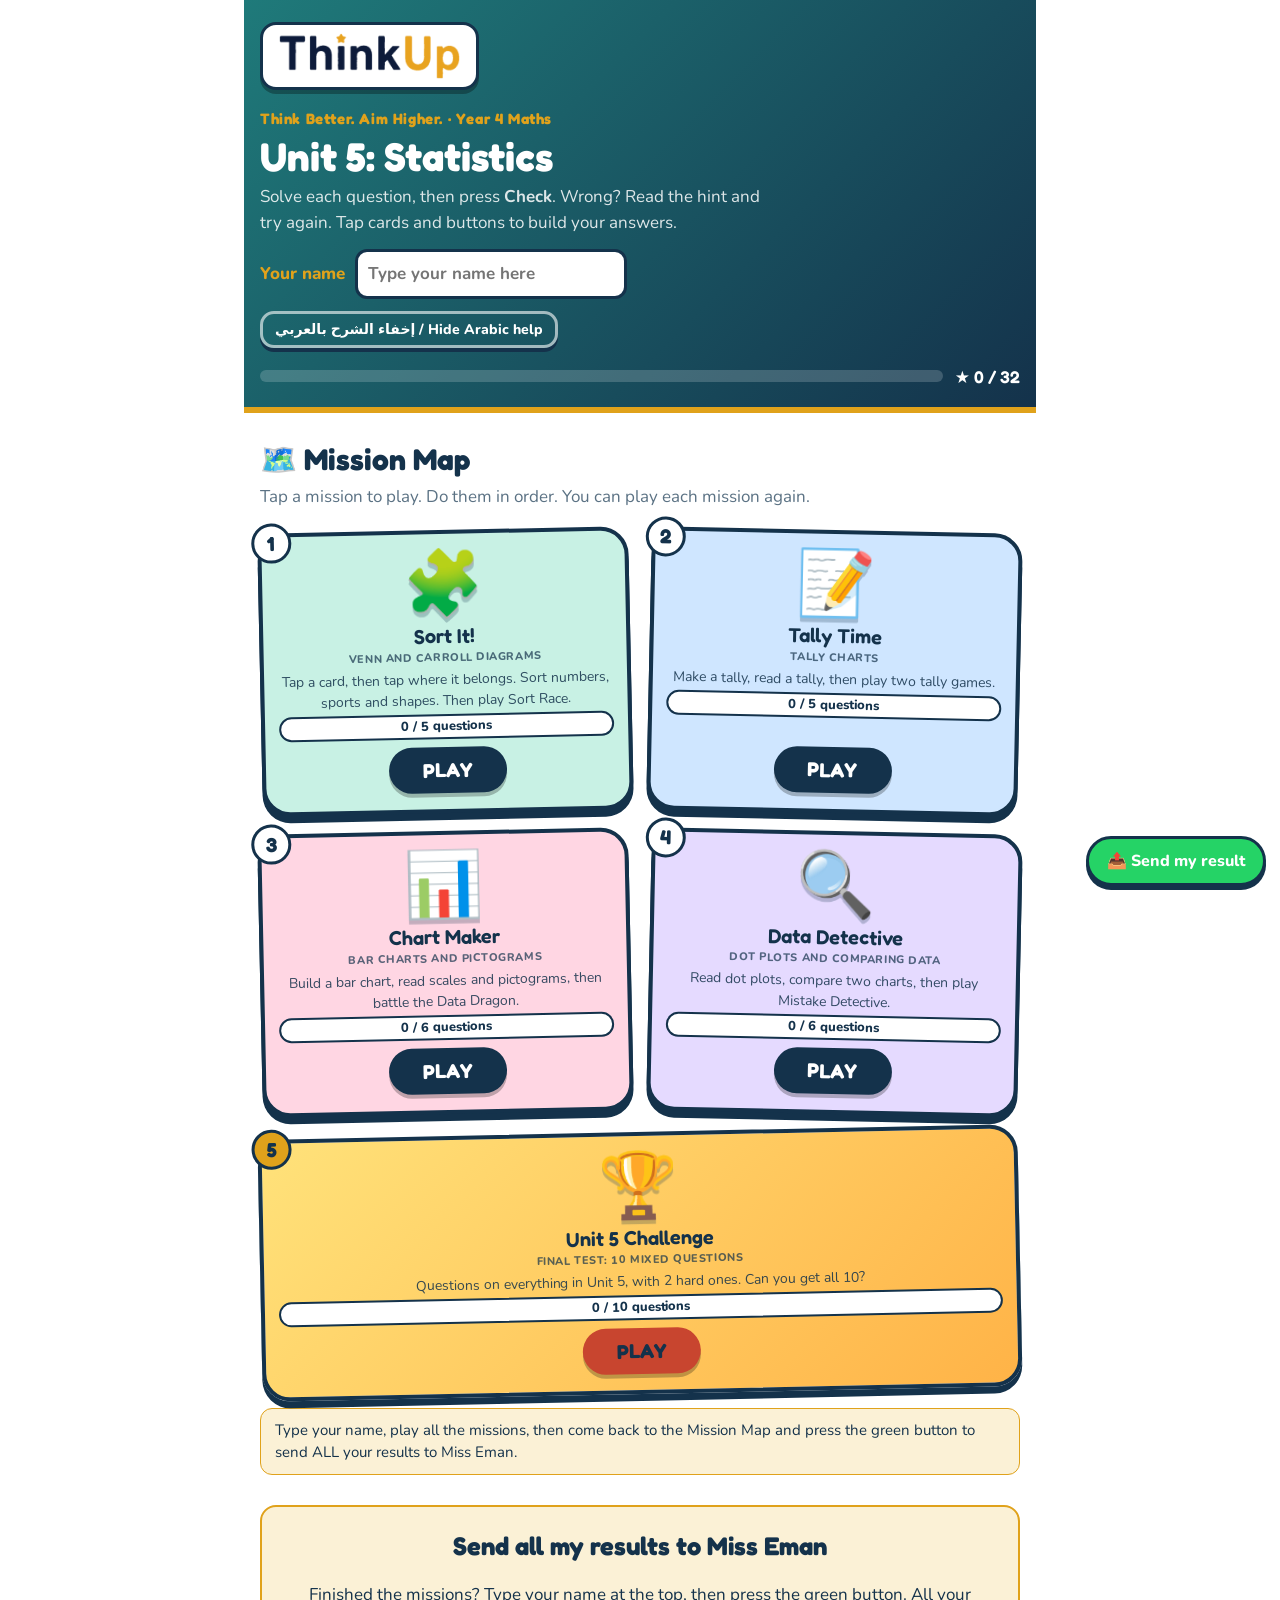
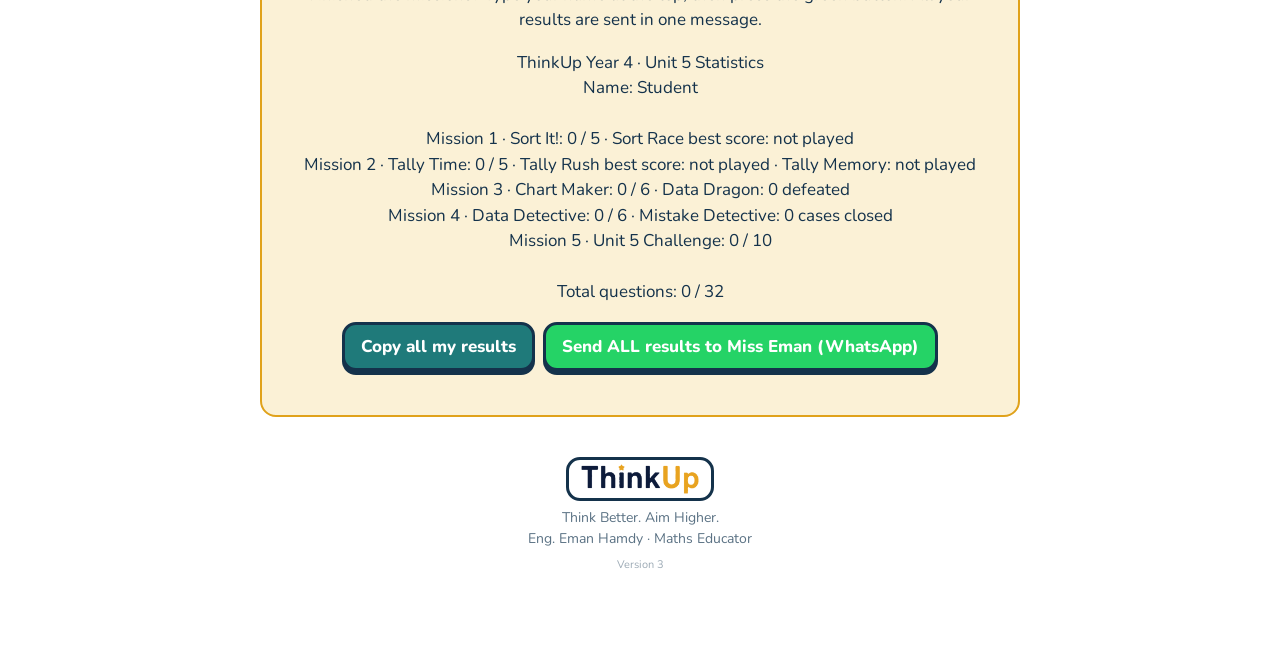
==== index.html @ fd7ca61f "Add files via upload" ====
<!doctype html>
<html lang="en"><head><meta charset="utf-8"><meta name="viewport" content="width=device-width,initial-scale=1,viewport-fit=cover">
<title>ThinkUp Year 4 Unit 5 Statistics</title>
<link rel="stylesheet" href="https://fonts.googleapis.com/css2?family=Fredoka:wght@500;600;700&family=Nunito:wght@400;600;700;800&family=Noto+Sans+Arabic:wght@500;700&display=swap">
<link rel="stylesheet" href="style.css"></head><body data-page="map">
<div class="wrap">
<header><div class="in">
  <div class="tulogo"><img alt="ThinkUp" src="logo.png"></div><div class="brand">Think Better. Aim Higher. · Year 4 Maths</div>
  <h1>Unit 5: Statistics</h1>
  <p>Solve each question, then press <b>Check</b>. Wrong? Read the hint and try again. Tap cards and buttons to build your answers.</p>
  <div class="namebox"><label for="nm">Your name</label><input type="text" id="nm" maxlength="30" placeholder="Type your name here" autocomplete="off"></div>
  <div class="artog"><button type="button" id="artog">إخفاء الشرح بالعربي / Hide Arabic help</button></div>
  <div class="prog"><div class="bar"><i id="barfill"></i></div><div class="score" id="score">★ 0 / 0</div></div>
</div></header>
<nav id="nav" aria-label="Sections"></nav>
<div class="note" id="savenote" hidden></div>
<section id="sec-games"><h2>Games <small>play and learn</small></h2><p class="sub">Move the hands yourself, race the clock and match the times.</p><div class="games" id="games"></div></section>
<main id="main"></main>
<div class="win" id="resultcard"><h2>Send all my results to Miss Eman</h2><p>Finished the missions? Type your name at the top, then press the green button. All your results are sent in one message.</p><p id="resulttext" style="white-space:pre-line"></p><button type="button" id="copyres">Copy all my results</button><a class="wa" id="wa" href="#" target="_blank" rel="noopener">Send ALL results to Miss Eman (WhatsApp)</a><div class="fb info" id="copyfb"></div></div>
<div class="tb" id="teacher" hidden><h2>Teacher board</h2><p class="hint">Only you can see this. It lists the children who opened the page signed in and played.</p><div class="tbl"><table id="ttab"><thead><tr><th>Name</th><th>Questions</th><th>Time Race best</th><th>Memory moves</th><th>Drag rounds</th><th>Updated</th></tr></thead><tbody></tbody></table></div></div>
<div class="win" id="win"><h2>Mission complete! ★</h2><p>You finished every question in this mission. Show your teacher this screen.</p></div>
<footer><div class="tfoot"><img alt="ThinkUp" src="logo.png"><div>Think Better. Aim Higher.<br>Eng. Eman Hamdy · Maths Educator</div></div></footer>
</div>

<script src="app.js"></script>
</body></html>
---- style.css ----
/* Layout: a calm worksheet-like column. Navy header, section chips, one card per question, big friendly feedback. */
:root{
  --bg:#F3F8F8; --card:#FFFFFF; --ink:#14324B; --muted:#5B7284; --line:#D3E2E4;
  --teal:#1F7A7A; --teal-soft:#E1F1EF; --gold:#E0A21B; --gold-soft:#FBF1D6;
  --good:#1E8A4C; --good-soft:#DDF3E6; --bad:#B8402F; --bad-soft:#FBE4DF;
  --face:#FFFFFF; --tick:#14324B; --hand-h:#14324B; --hand-m:#C8452F;
  --head:#14324B; --head-ink:#FFFFFF;
  --display:'Fredoka','Trebuchet MS',system-ui,sans-serif; --body:'Nunito','Segoe UI',system-ui,sans-serif;
}
@media (prefers-color-scheme: dark){:root:not([data-theme="light"]){
  --bg:#0E1B26; --card:#162736; --ink:#E7F0F3; --muted:#9DB3C0; --line:#28414F;
  --teal:#58C2B9; --teal-soft:#16373A; --gold:#F0B83A; --gold-soft:#3A3014;
  --good:#5ED08C; --good-soft:#15372A; --bad:#F08C7C; --bad-soft:#3F2420;
  --face:#1C3243; --tick:#DCE9EE; --hand-h:#E7F0F3; --hand-m:#F08C7C; --head:#0A141D; --head-ink:#FFFFFF; color-scheme:dark}}
:root[data-theme="dark"]{
  --bg:#0E1B26; --card:#162736; --ink:#E7F0F3; --muted:#9DB3C0; --line:#28414F;
  --teal:#58C2B9; --teal-soft:#16373A; --gold:#F0B83A; --gold-soft:#3A3014;
  --good:#5ED08C; --good-soft:#15372A; --bad:#F08C7C; --bad-soft:#3F2420;
  --face:#1C3243; --tick:#DCE9EE; --hand-h:#E7F0F3; --hand-m:#F08C7C; --head:#0A141D; --head-ink:#FFFFFF; color-scheme:dark}
*{box-sizing:border-box}
body{background:var(--bg);color:var(--ink);font-family:var(--body);font-size:17px;line-height:1.5;margin:0;
  padding-left:max(16px,env(safe-area-inset-left,0px));padding-right:max(16px,env(safe-area-inset-right,0px));padding-block:0 48px}
.wrap{max-width:760px;margin:0 auto}
header{background:var(--head);color:var(--head-ink);margin:0 calc(-1*max(16px,env(safe-area-inset-left,0px)));padding:22px max(16px,env(safe-area-inset-left,0px)) 18px}
header .in{max-width:760px;margin:0 auto}
.brand{font-family:var(--display);font-weight:700;font-size:15px;letter-spacing:.04em;color:var(--gold)}
h1{font-family:var(--display);font-weight:700;font-size:clamp(28px,6vw,40px);line-height:1.1;margin:4px 0 6px;text-wrap:balance}
header p{margin:0;opacity:.85;max-width:52ch}
.prog{display:flex;align-items:center;gap:12px;margin-top:16px}
.bar{flex:1;height:12px;border-radius:99px;background:rgba(255,255,255,.18);overflow:hidden}
.bar i{display:block;height:100%;width:0;background:var(--gold);border-radius:99px;transition:width .4s}
.score{font-family:var(--display);font-weight:600;white-space:nowrap}
nav{display:flex;gap:8px;flex-wrap:wrap;margin:18px 0 6px}
nav a{font-weight:700;font-size:14px;text-decoration:none;color:var(--teal);background:var(--teal-soft);padding:7px 13px;border-radius:99px;border:1.5px solid transparent}
nav a:hover,nav a:focus-visible{border-color:var(--teal);outline:none}
nav a.done{background:var(--good-soft);color:var(--good)}
section{margin-top:30px}
section>h2{font-family:var(--display);font-weight:600;font-size:24px;margin:0 0 4px;display:flex;align-items:center;gap:10px}
section>h2 small{font-family:var(--body);font-size:13px;font-weight:700;color:var(--muted);background:var(--card);border:1px solid var(--line);border-radius:99px;padding:2px 10px}
section>p.sub{margin:0 0 12px;color:var(--muted)}
.q{background:var(--card);border:1.5px solid var(--line);border-radius:14px;padding:16px 16px 14px;margin-top:12px;min-width:0}
.q.ok{border-color:var(--good)}
.qh{display:flex;gap:12px;align-items:flex-start}
.num{flex:none;width:34px;height:34px;border-radius:50%;background:var(--teal);color:#fff;font-family:var(--display);font-weight:600;display:grid;place-items:center;font-size:16px}
.q.ok .num{background:var(--good)}
.prompt{font-weight:700;min-width:0}
.prompt .tag{display:inline-block;font-size:12px;font-weight:800;letter-spacing:.06em;text-transform:uppercase;color:var(--gold);margin-right:6px}
.body{margin:12px 0 0 46px;display:flex;flex-direction:column;gap:12px;min-width:0}
.row{display:flex;flex-wrap:wrap;gap:10px;align-items:center}
.row label{font-weight:700}
input[type=text]{font:inherit;font-weight:700;width:6.2em;padding:9px 10px;border-radius:10px;border:2px solid var(--line);background:var(--bg);color:var(--ink);text-align:center}
input[type=text]:focus-visible{outline:none;border-color:var(--teal)}
input[type=text][disabled]{opacity:.8}
button{font:inherit;font-weight:800;cursor:pointer;border-radius:10px;border:2px solid var(--teal);background:var(--teal);color:#fff;padding:9px 16px}
button.ghost{background:transparent;color:var(--teal)}
button:focus-visible{outline:3px solid var(--gold);outline-offset:2px}
button[disabled]{opacity:.5;cursor:default}
.opts{display:flex;flex-wrap:wrap;gap:10px}
.opt{background:var(--bg);color:var(--ink);border:2px solid var(--line);padding:10px 16px;min-width:5.5em}
.opt.sel{border-color:var(--teal);background:var(--teal-soft);color:var(--ink)}
.opt.right{border-color:var(--good);background:var(--good-soft)}
.fb{min-height:1.4em;font-weight:700}
.fb.good{color:var(--good)}.fb.bad{color:var(--bad)}.fb.info{color:var(--muted)}
.clocks{display:flex;flex-wrap:wrap;gap:14px;align-items:flex-end}
.cw{display:flex;flex-direction:column;align-items:center;gap:2px;font-weight:800;color:var(--muted);font-size:14px}
svg.clock{width:132px;height:132px;display:block}
svg.clock.big{width:164px;height:164px}
.face{fill:var(--face);stroke:var(--tick);stroke-width:3}
.tk{stroke:var(--tick);stroke-linecap:round}
.nm{fill:var(--tick);font-family:var(--display);font-weight:600;font-size:17px;text-anchor:middle;dominant-baseline:central}
.hh{stroke:var(--hand-h);stroke-width:7;stroke-linecap:round}
.mh{stroke:var(--hand-m);stroke-width:4.5;stroke-linecap:round}
.pin{fill:var(--tick)}
.stepper{display:flex;align-items:center;gap:8px}
.stepper b{min-width:2.4ch;text-align:center;font-family:var(--display);font-size:20px}
.stepper button{padding:4px 12px;font-size:20px;line-height:1.1}
.cur{font-family:var(--display);font-weight:600;font-size:20px;color:var(--teal)}
.tbl{overflow-x:auto;max-width:100%}
table{border-collapse:collapse;font-size:15px}
th,td{border:1.5px solid var(--line);padding:6px 12px;text-align:center;white-space:nowrap}
th{background:var(--teal-soft);color:var(--ink)}
td.w{font-weight:800;background:var(--gold-soft)}
.cal td{width:2.4em;height:2.2em;padding:2px}
.again{align-self:flex-start}
footer{margin-top:40px;color:var(--muted);font-size:14px;text-align:center}
.win{display:none;margin-top:30px;background:var(--gold-soft);border:2px solid var(--gold);border-radius:16px;padding:20px;text-align:center}
.win h2{font-family:var(--display);margin:0 0 4px}
.win.show{display:block}
@media (max-width:520px){.body{margin-left:0}.qh{align-items:center}}
@media (prefers-reduced-motion:reduce){.bar i{transition:none}}

.namebox{display:flex;flex-wrap:wrap;gap:10px;align-items:center;margin-top:14px}
.namebox label{font-weight:800;color:var(--gold)}
.namebox input{width:min(16em,100%);background:rgba(255,255,255,.95);color:#14324B;border-color:transparent;text-align:left}
.games{display:grid;gap:14px;margin-top:12px}
.g{background:var(--card);border:1.5px solid var(--line);border-radius:16px;padding:16px;min-width:0}
.g h3{font-family:var(--display);font-weight:600;font-size:20px;margin:0 0 2px;display:flex;gap:10px;align-items:center;flex-wrap:wrap}
.g h3 .pill{font-family:var(--body);font-size:12px;font-weight:800;background:var(--gold-soft);color:var(--ink);border:1px solid var(--gold);border-radius:99px;padding:2px 10px}
.g p{margin:0 0 10px;color:var(--muted)}
.gbody{display:flex;flex-direction:column;gap:12px;align-items:flex-start}
.big{font-family:var(--display);font-size:30px;font-weight:700;color:var(--teal);letter-spacing:.02em}
.timer{height:10px;border-radius:99px;background:var(--line);overflow:hidden;align-self:stretch;max-width:360px}
.timer i{display:block;height:100%;width:100%;background:var(--gold);transform-origin:left;transition:width .25s linear}
.mem{display:grid;grid-template-columns:repeat(4,minmax(0,1fr));gap:8px;width:min(100%,420px)}
.card{aspect-ratio:1/1;border-radius:12px;border:2px solid var(--line);background:var(--teal);color:#fff;display:grid;place-items:center;padding:4px;cursor:pointer;font-family:var(--display);font-weight:600;font-size:20px;min-width:0}
.card.up{background:var(--bg);color:var(--ink);cursor:default}
.card.up svg.clock{width:100%;height:auto}
.card.gone{background:var(--good-soft);border-color:var(--good);color:var(--good);cursor:default}
.card .apl{font-size:11px;font-family:var(--body);font-weight:800;color:var(--muted)}
.card .qm{font-size:26px}
.shake{animation:shk .25s}
@keyframes shk{25%{transform:translateX(-6px)}75%{transform:translateX(6px)}}
svg.drag{touch-action:none;cursor:grab;user-select:none;-webkit-user-select:none}
svg.drag .handle{fill:var(--gold);stroke:var(--tick);stroke-width:2}
.hint{font-size:14px;color:var(--muted)}
.tb{margin-top:30px;background:var(--card);border:2px dashed var(--teal);border-radius:16px;padding:16px}
.tb h2{font-family:var(--display);margin:0 0 4px}
.note{background:var(--gold-soft);border:1.5px solid var(--gold);border-radius:12px;padding:10px 14px;font-size:15px;margin-top:14px}
@media (prefers-reduced-motion:reduce){.shake{animation:none}.timer i{transition:none}}
.ar{margin:6px 0 0;font-family:'Noto Sans Arabic','Segoe UI',Tahoma,sans-serif;font-weight:500;font-size:15px;line-height:1.7;color:var(--teal);direction:rtl;text-align:right;background:var(--teal-soft);border-radius:8px;padding:4px 10px}
body.noar .ar{display:none}
.artog{margin-top:12px}.artog button{background:transparent;color:#fff;border-color:rgba(255,255,255,.6);padding:5px 12px;font-size:14px}
.handle.hh2{fill:var(--teal)}
svg.night .face{fill:var(--night)}
:root{--night:#DDE7F6}
@media (prefers-color-scheme: dark){:root:not([data-theme="light"]){--night:#0F2236}}
:root[data-theme="dark"]{--night:#0F2236}

.maplist{display:grid;gap:12px;margin-top:18px}
.mc{display:flex;gap:14px;align-items:center;border:2px solid var(--teal);border-radius:18px;padding:14px 16px;background:var(--card);color:var(--ink);text-decoration:none;min-width:0}
.mc.final{border-color:var(--gold)}
.mc .no{flex:none;width:44px;height:44px;border-radius:50%;background:var(--teal);color:#fff;display:grid;place-items:center;font-family:var(--display);font-weight:700;font-size:20px}
.mc.final .no{background:var(--gold);color:#14324B}
.mc .tx{flex:1;min-width:0}.mc b{display:block;font-family:var(--display);font-size:20px;font-weight:600;line-height:1.2}
.mc .tg{display:block;font-size:12px;font-weight:800;letter-spacing:.05em;color:var(--teal);margin-top:2px}.mc.final .tg{color:var(--gold)}
.mc .ds{display:block;font-size:14px;color:var(--muted);margin-top:2px}
.mc .go{flex:none;background:var(--teal);color:#fff;font-weight:800;border-radius:10px;padding:9px 16px;font-size:15px}
.mc.final .go{background:var(--gold);color:#14324B}
.mc .st{display:block;font-size:13px;font-weight:800;color:var(--good);margin-top:3px}
.mc:hover,.mc:focus-visible{outline:none;box-shadow:0 0 0 3px var(--gold)}
.back{display:inline-block;margin-top:18px;font-weight:800;color:var(--teal);text-decoration:none}
.mission{display:none}.mission.on{display:block}
#mapview.off{display:none}
@media (max-width:520px){.mc{flex-wrap:wrap}.mc .go{margin-left:58px}}

/* ===== Cartoon theme ===== */
:root{--bg:#FFF6D8;--line:#14324B;--ink:#14324B;--card:#fff}
body{background:var(--bg) radial-gradient(circle at 10% 10%,#ffe9a8 0 6%,transparent 6.5%),radial-gradient(circle at 92% 30%,#bfe9ff 0 7%,transparent 7.5%),radial-gradient(circle at 15% 80%,#ffc9d9 0 6%,transparent 6.5%);background-attachment:fixed}
header{background:linear-gradient(135deg,#1F7A7A,#14324B);border-bottom:6px solid var(--gold)}
.q,.g,.tb{border:3px solid #14324B;border-radius:22px;box-shadow:0 5px 0 #14324B}
.q.ok{border-color:var(--good);box-shadow:0 5px 0 var(--good)}
button{border:3px solid #14324B;border-radius:14px;box-shadow:0 4px 0 #14324B;transition:transform .08s,box-shadow .08s}
button:active:not([disabled]){transform:translateY(3px);box-shadow:0 1px 0 #14324B}
button.ghost{background:#fff;color:#14324B}
.opt{background:#fff;font-size:18px}
.num{border:3px solid #14324B;background:var(--gold);color:#14324B}
.q.ok .num{background:var(--good);color:#fff}
input[type=text]{border:3px solid #14324B;border-radius:12px;background:#fff}
.maplist{grid-template-columns:repeat(2,minmax(0,1fr));gap:18px;margin-top:20px}
.mc{display:flex;flex-direction:column;align-items:center;text-align:center;gap:8px;border:4px solid #14324B;border-radius:28px;padding:18px 14px 16px;box-shadow:0 7px 0 #14324B;position:relative;transition:transform .15s}
.mc:nth-child(odd){transform:rotate(-1.2deg)}.mc:nth-child(even){transform:rotate(1.2deg)}
.mc:hover,.mc:focus-visible{transform:translateY(-5px) rotate(0);box-shadow:0 12px 0 #14324B;outline:none}
.mc:nth-child(1){background:#C8F1E4}.mc:nth-child(2){background:#CFE6FF}.mc:nth-child(3){background:#FFD6E3}.mc:nth-child(4){background:#E5DAFF}
.mc.final{grid-column:1/-1;background:linear-gradient(135deg,#FFE27A,#FFB347);border-color:#14324B}
.mc .no{position:absolute;top:-14px;left:-10px;width:40px;height:40px;border:3px solid #14324B;background:#fff;color:#14324B;font-size:20px}
.mc .em{font-size:64px;line-height:1;filter:drop-shadow(0 4px 0 rgba(20,50,75,.25));animation:bob 2.4s ease-in-out infinite}
.mc:nth-child(2) .em{animation-delay:.3s}.mc:nth-child(3) .em{animation-delay:.6s}.mc:nth-child(4) .em{animation-delay:.9s}
@keyframes bob{50%{transform:translateY(-7px) rotate(-4deg)}}
.mc b{font-size:20px}.mc .tg{color:#14324B;opacity:.7}.mc.final .tg{color:#14324B}
.mc .ds{color:#14324B;opacity:.85;font-size:14px}
.mc .go{background:#14324B;color:#fff;font-family:var(--display);font-size:20px;padding:8px 34px;border-radius:99px;margin-top:4px;box-shadow:0 4px 0 rgba(0,0,0,.25)}
.mc.final .go{background:#C8452F}
.mc .st{background:#fff;border:2px solid #14324B;border-radius:99px;padding:1px 10px;color:#14324B}
@media (prefers-reduced-motion:reduce){.mc .em{animation:none}}
.mc{flex-wrap:nowrap!important;justify-content:flex-start}.mc .tx{width:100%;flex:0 1 auto;overflow-wrap:anywhere}.mc .go{margin-left:0!important;margin-top:auto}.mc .tg{font-size:11px}
@media (max-width:420px){.maplist{grid-template-columns:1fr}.mc:nth-child(n){transform:none}}
.back{background:#fff;border:3px solid #14324B;border-radius:99px;padding:4px 16px;box-shadow:0 3px 0 #14324B;color:#14324B}
.mascot{font-size:56px;line-height:1}
.gtip{background:#fff;border:3px dashed #14324B;border-radius:16px;padding:8px 12px;font-size:15px}
.gtip .ar{margin-top:4px}
.big{font-size:34px;background:#FFE27A;border:3px solid #14324B;border-radius:16px;padding:2px 16px;color:#14324B}
.timer{height:18px;border:3px solid #14324B;background:#fff}.timer i{background:#C8452F}
.card{border:3px solid #14324B;border-radius:16px;background:linear-gradient(135deg,#FF8FB1,#FFB347);box-shadow:0 3px 0 #14324B}
.card.up{background:#fff}.card.gone{background:var(--good-soft)}
.wa{display:inline-block;background:#25D366;color:#fff;font-weight:800;text-decoration:none;border:3px solid #14324B;border-radius:14px;padding:9px 16px;box-shadow:0 4px 0 #14324B;margin-left:8px}
.conf{position:fixed;top:-20px;font-size:26px;pointer-events:none;z-index:99;animation:fall 1.6s linear forwards}
@keyframes fall{to{transform:translateY(110vh) rotate(540deg)}}
.tulogo{display:inline-block;background:#fff;border:3px solid #14324B;border-radius:16px;padding:6px 12px;box-shadow:0 4px 0 rgba(0,0,0,.3);margin-bottom:10px}.tulogo img{display:block;height:34px;width:auto}
.tfoot{display:flex;flex-direction:column;align-items:center;gap:6px;margin-top:40px}.tfoot img{height:44px;background:#fff;border:3px solid #14324B;border-radius:14px;padding:4px 12px}
.mhead{display:flex;align-items:center;gap:10px;margin-top:10px;background:#fff;border:3px solid #14324B;border-radius:18px;padding:6px 12px;box-shadow:0 3px 0 #14324B}.mhead img{height:26px}.mhead span{font-family:var(--display);font-weight:700;color:#14324B}

/* ThinkUp identity */
.tulogo{background:#fff;padding:8px 16px}.tulogo img{height:46px}
.gribbon{display:flex;align-items:center;gap:10px;margin:-16px -16px 12px;padding:8px 14px;background:linear-gradient(90deg,#14324B,#1F7A7A);border-radius:18px 18px 0 0;color:#fff;font-family:var(--display);font-weight:600}
.gribbon img{height:26px;background:#fff;border-radius:10px;padding:3px 8px}.gribbon span{color:#FFD25E;font-size:15px}
.q,.g{position:relative}

.q,.g{position:relative}
.q::after,.g::after{content:"";position:absolute;right:10px;bottom:8px;width:58px;height:40px;background:url(brain.png) center/contain no-repeat;opacity:.16;pointer-events:none}

#fsend{position:fixed;right:14px;bottom:14px;z-index:60;background:#25D366;color:#fff;border:3px solid #14324B;border-radius:99px;padding:10px 18px;font-size:16px;box-shadow:0 4px 0 #14324B}

/* Unit 5 components */
.sorter{display:flex;flex-direction:column;gap:10px;align-items:stretch}
.pool{display:flex;flex-wrap:wrap;gap:8px;min-height:48px;padding:8px;border:3px dashed #14324B;border-radius:16px;background:#fff}
.chip{background:#FFE27A;color:#14324B;border:3px solid #14324B;border-radius:12px;padding:5px 12px;font-size:17px;box-shadow:0 3px 0 #14324B}
.chip.sel{background:#C8F1E4;outline:3px solid #C8452F}
.venn{position:relative;width:min(100%,380px);aspect-ratio:360/230;align-self:center}
.venn svg{position:absolute;inset:0;width:100%;height:100%}
.venn .zone{position:absolute;display:flex;flex-wrap:wrap;gap:3px;align-content:center;justify-content:center;border:2px dashed rgba(20,50,75,.3);border-radius:10px;padding:2px;overflow:hidden}
.venn .chip{padding:2px 6px;font-size:13px;border-width:2px;box-shadow:0 2px 0 #14324B}
.outwrap{width:min(100%,380px);align-self:center}.outl{font-weight:800;font-size:13px;color:var(--muted)}
.outwrap .zone{display:flex;flex-wrap:wrap;gap:6px;min-height:46px;border:3px dashed #14324B;border-radius:14px;padding:6px;background:#fff}
.carroll{border-collapse:separate;border-spacing:6px;align-self:center;width:min(100%,420px)}
.carroll th{background:#E1F1EF;border:3px solid #14324B;border-radius:10px;padding:6px 8px;font-size:14px;white-space:normal}
.carroll td{border:3px solid #14324B;border-radius:12px;background:#fff;padding:4px;vertical-align:top;height:84px}
.carroll .zone{display:flex;flex-wrap:wrap;gap:4px;min-height:70px;height:100%}
.zone{cursor:pointer}
svg.tally line{stroke:var(--ink);stroke-width:3;stroke-linecap:round}
.tallybig{background:#fff;border:3px solid #14324B;border-radius:16px;padding:12px 18px;min-height:64px;display:flex;align-items:center}
.tallybig svg{height:44px;width:auto}
.dt td,.dt th{white-space:normal}
.dt td.ic{font-size:24px;text-align:left;letter-spacing:2px}
.half{display:inline-block;width:.55em;overflow:hidden;vertical-align:bottom}
.tb2{display:flex;flex-direction:column;gap:8px}
.trow{display:flex;align-items:center;gap:8px;flex-wrap:wrap}.trow b{min-width:5.5em}
.tn{min-width:2ch;text-align:center;font-family:var(--display);font-weight:700;font-size:20px}
.sm{padding:2px 12px;font-size:20px;line-height:1.2;border-radius:10px}
.chartbox{background:#fff;border:3px solid #14324B;border-radius:16px;padding:6px;max-width:400px}
svg.chart{width:100%;height:auto;display:block}
.bctr{display:flex;flex-wrap:wrap;gap:8px;margin-top:8px}.bc{display:flex;align-items:center;gap:6px;flex-wrap:wrap}

body{padding-bottom:96px!important}

/* mistake detective */
.mdstage{width:100%;margin:8px 0}.mdstage .chartbox{margin:8px 0}
.mdstage [data-m]{cursor:pointer}
.mdstage td[data-m]:hover,.mdstage .keybox:hover{background:rgba(228,105,74,.15)}
.mdstage .found{background:#CFF0D8!important;outline:3px solid #2E8B57;border-radius:6px}
.mdstage g.found rect.hit{fill:rgba(46,139,87,.28);stroke:#2E8B57;stroke-width:3}
.mdstage .keybox{display:inline-block;border:3px dashed #C8452F;border-radius:10px;padding:6px 12px;font-weight:800;margin:6px 0;color:#C8452F}
.mdlog{display:grid;gap:6px;margin:8px 0}.mdlog .item{background:#DDF3E4;border:2.5px solid var(--ink);border-radius:10px;padding:6px 10px;font-size:14px}

.mdinfo{font-weight:800;font-size:15px;background:#FBE9B7;border:2.5px solid var(--ink);border-radius:12px;padding:8px 12px;margin:6px 0}

/* data dragon */
.bossbox{text-align:center;margin:6px 0}.hp5{display:flex;gap:3px;margin:4px 0 10px}.hp5 i{flex:1;height:16px;border:2px solid var(--ink);border-radius:5px;background:#C8452F}.hp5 i.off{background:#fff}
.bbq{font-weight:800;font-size:18px;margin:6px 0}.bbq .picbig{font-size:30px;margin:6px 0}.winb{font-family:var(--display);font-size:24px;color:#2E8B57}
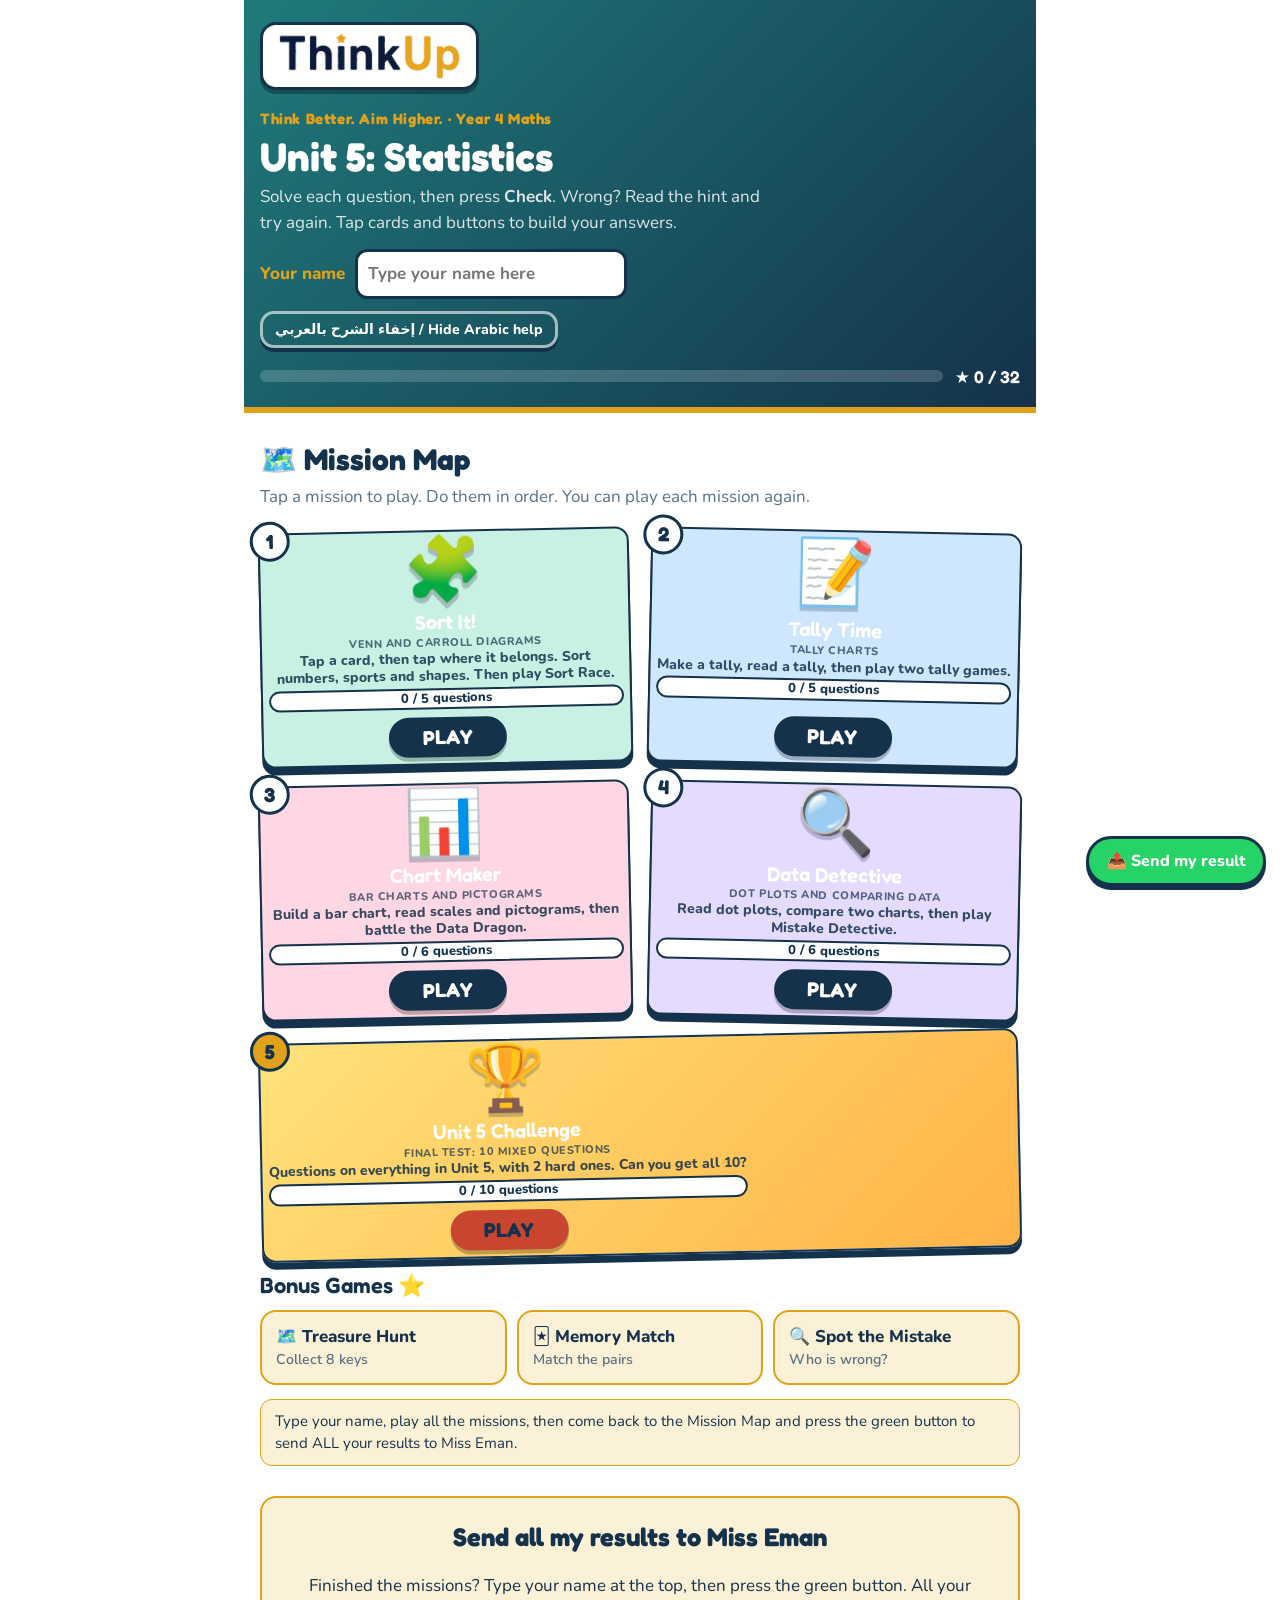
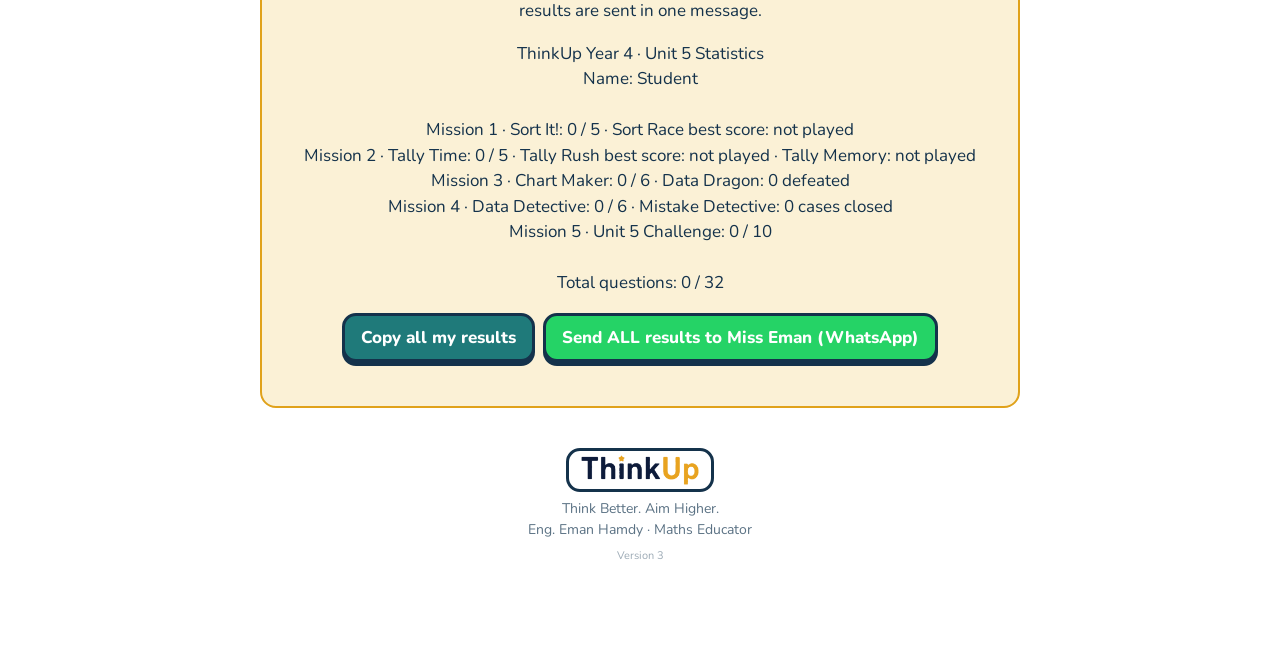
==== commit ce4190bb: "Add files via upload" ====
--- a/index.html
+++ b/index.html
@@ -2,7 +2,7 @@
 <html lang="en"><head><meta charset="utf-8"><meta name="viewport" content="width=device-width,initial-scale=1,viewport-fit=cover">
 <title>ThinkUp Year 4 Unit 5 Statistics</title>
 <link rel="stylesheet" href="https://fonts.googleapis.com/css2?family=Fredoka:wght@500;600;700&family=Nunito:wght@400;600;700;800&family=Noto+Sans+Arabic:wght@500;700&display=swap">
-<link rel="stylesheet" href="style.css"></head><body data-page="map">
+<link rel="stylesheet" href="style.css"><link rel="stylesheet" href="bonus.css"></head><body data-page="map">
 <div class="wrap">
 <header><div class="in">
   <div class="tulogo"><img alt="ThinkUp" src="logo.png"></div><div class="brand">Think Better. Aim Higher. · Year 4 Maths</div>
@@ -13,6 +13,7 @@
   <div class="prog"><div class="bar"><i id="barfill"></i></div><div class="score" id="score">★ 0 / 0</div></div>
 </div></header>
 <nav id="nav" aria-label="Sections"></nav>
+<section class="bonusnav"><h2>Bonus Games ⭐</h2><div class="row"><a href="treasure.html">🗺️ Treasure Hunt<small>Collect 8 keys</small></a><a href="memory.html">🃏 Memory Match<small>Match the pairs</small></a><a href="mistake.html">🔍 Spot the Mistake<small>Who is wrong?</small></a></div></section>
 <div class="note" id="savenote" hidden></div>
 <section id="sec-games"><h2>Games <small>play and learn</small></h2><p class="sub">Move the hands yourself, race the clock and match the times.</p><div class="games" id="games"></div></section>
 <main id="main"></main>
--- a/bonus.css
+++ b/bonus.css
@@ -0,0 +1,39 @@
+.bn{max-width:760px;margin:0 auto;padding:18px 0 40px}
+.bn h2{font-family:var(--display);font-size:26px;margin:6px 0}
+.bn .sub{color:var(--muted);margin:0 0 14px}
+.bbar{display:flex;gap:8px;flex-wrap:wrap;margin:10px 0 16px}
+.bbar a{background:var(--teal-soft);color:var(--ink);text-decoration:none;border:2px solid var(--line);border-radius:999px;padding:6px 14px;font-weight:800;font-size:14px}
+.bbar a.on{background:var(--teal);color:#fff;border-color:var(--teal)}
+.bcard{background:var(--card);border:2px solid var(--line);border-radius:18px;padding:16px;margin:10px 0}
+.bq{font-size:20px;font-weight:800;margin:6px 0 12px}
+.bopts{display:grid;gap:10px}
+.bopts button,.bbtn{font:inherit;font-weight:800;font-size:18px;padding:12px 14px;border-radius:14px;border:2px solid var(--line);background:var(--card);color:var(--ink);cursor:pointer;text-align:left}
+.bopts button:hover,.bbtn:hover{border-color:var(--teal)}
+.bbtn.pri{background:var(--teal);color:#fff;border-color:var(--teal)}
+.bopts button.ok,.bbtn.ok{background:var(--good-soft);border-color:var(--good)}
+.bopts button.no,.bbtn.no{background:var(--bad-soft);border-color:var(--bad)}
+.bfb{margin-top:10px;font-weight:700;min-height:24px}
+.bfb.g{color:var(--good)}.bfb.b{color:var(--bad)}
+.path{display:flex;gap:6px;flex-wrap:wrap;margin:8px 0 12px}
+.stn{width:44px;height:44px;border-radius:50%;display:grid;place-items:center;font-size:22px;border:3px dashed var(--line);background:var(--card)}
+.stn.cur{border-color:var(--gold);background:var(--gold-soft)}
+.stn.done{border-style:solid;border-color:var(--good);background:var(--good-soft)}
+.chest{font-size:64px;text-align:center}
+.mgrid{display:grid;grid-template-columns:repeat(4,1fr);gap:8px}
+.mc{min-height:84px;border-radius:14px;border:2px solid var(--line);background:var(--teal);color:#fff;font:inherit;font-weight:800;font-size:14px;padding:6px;cursor:pointer;display:grid;place-items:center;line-height:1.2}
+.mc.up{background:var(--card);color:var(--ink)}
+.mc.got{background:var(--good-soft);color:var(--ink);border-color:var(--good)}
+@media(max-width:520px){.mgrid{grid-template-columns:repeat(3,1fr)}.mc{font-size:13px}}
+.say{display:flex;gap:12px;align-items:flex-start}
+.face{font-size:44px}
+.bubble{background:var(--gold-soft);border:2px solid var(--gold);border-radius:16px;padding:10px 14px;font-weight:800;font-size:19px}
+.yn{display:flex;gap:10px;margin-top:12px;flex-wrap:wrap}
+.yn .bbtn{flex:1;text-align:center}
+.bdone{text-align:center}
+.bdone h3{font-family:var(--display);font-size:28px;margin:6px 0}
+.bwa{display:inline-block;background:#25D366;color:#fff;text-decoration:none;font-weight:800;border-radius:14px;padding:12px 18px;margin:6px}
+.bname{margin:8px 0}.bname input{font:inherit;padding:8px 10px;border:2px solid var(--line);border-radius:10px;background:var(--card);color:var(--ink);width:min(100%,260px)}
+.bonusnav{margin:14px 0}.bonusnav h2{font-family:var(--display);font-size:22px;margin:0 0 8px}
+.bonusnav .row{display:grid;grid-template-columns:repeat(auto-fit,minmax(200px,1fr));gap:10px}
+.bonusnav a{display:block;text-decoration:none;color:var(--ink);background:var(--gold-soft);border:2px solid var(--gold);border-radius:16px;padding:12px 14px;font-weight:800}
+.bonusnav a small{display:block;font-weight:600;color:var(--muted)}
